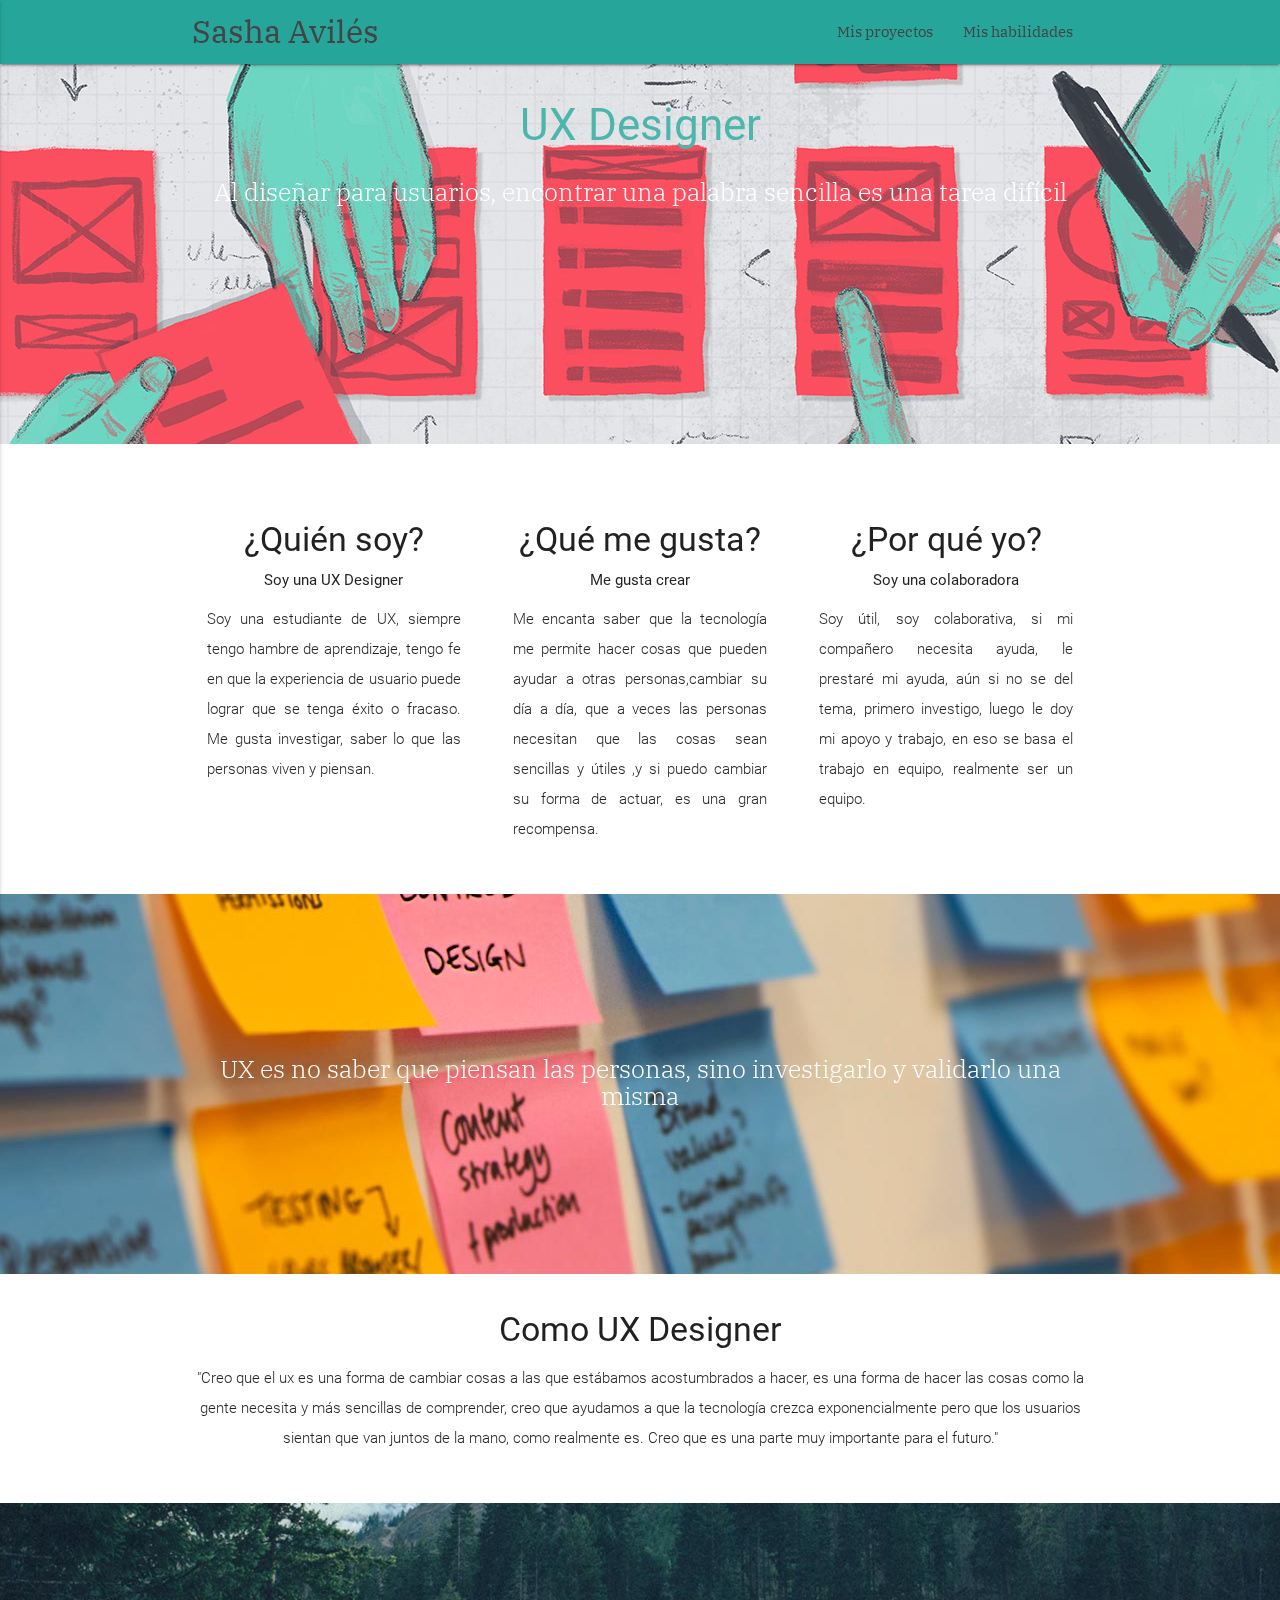
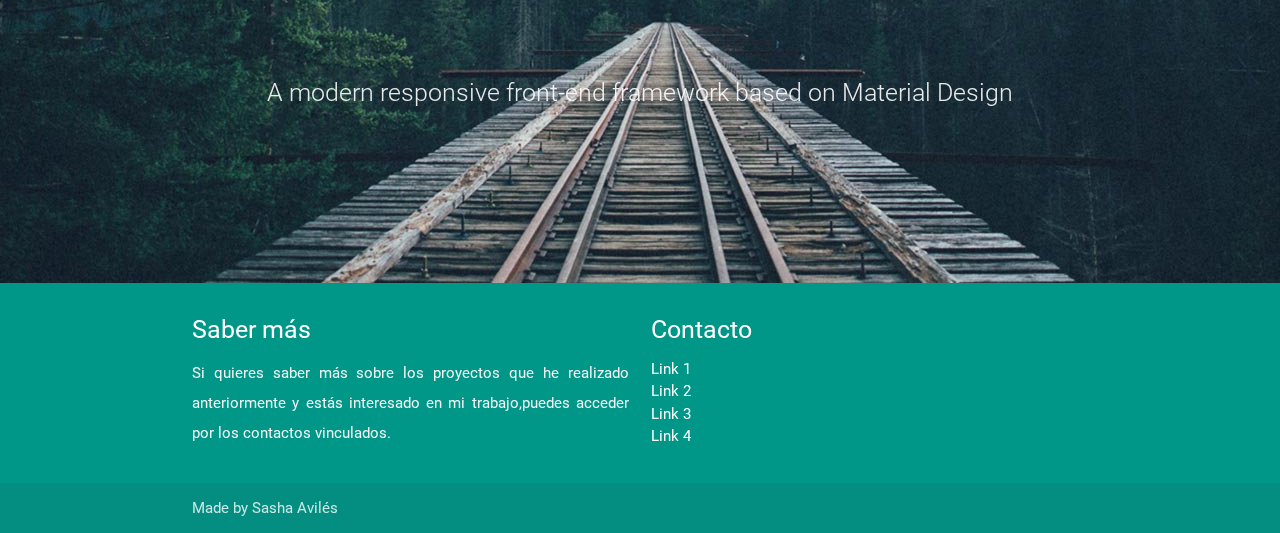
==== portafolio/index.html @ 7ad29411 "subiendo portafolio por modificar" ====
<!DOCTYPE html>
<html lang="en">
<head>
  <meta http-equiv="Content-Type" content="text/html; charset=UTF-8"/>
  <meta name="viewport" content="width=device-width, initial-scale=1"/>
  <title>Sasha Avilés-Portafolio</title>

  <!-- CSS  -->
  <link href="https://fonts.googleapis.com/icon?family=Material+Icons" rel="stylesheet">
  <link href="https://fonts.googleapis.com/css?family=IBM+Plex+Serif" rel="stylesheet">
  <link href="css/materialize.css" type="text/css" rel="stylesheet" media="screen,projection"/>
  <link href="css/style.css" type="text/css" rel="stylesheet" media="screen,projection"/>
</head>
<body>
  <nav class="navegacion" role="navigation">
    <div class="nav-wrapper container">
      <a id="logo-container" href="#" class="brand-logo">Sasha Avilés</a>
      <ul class="right hide-on-med-and-down">
        <li><a href="#">Mis proyectos</a></li>
        <li><a href="#">Mis habilidades</a></li>
      </ul>

      <ul id="nav-mobile" class="side-nav">
        <li><a href="#">Mis proyectos</a></li>
        <li><a href="#">Mis habilidades</a></li>
      </ul>
      <a href="#" data-activates="nav-mobile" class="button-collapse"><i class="material-icons menu">menu</i></a>
    </div>
  </nav>

  <div id="index-banner" class="parallax-container">
    <div class="section no-pad-bot">
      <div class="container">
        <br><br>
        <h3 class="header center teal-text text-lighten-2">UX Designer</h3>
        <div class="row center">
          <h5 class="header col s12 light frase">Al diseñar para usuarios, encontrar una palabra sencilla es una tarea difícil</h5>
        </div>
        <div class="row center">
        </div>
        <br><br>

      </div>
    </div>
    <div class="parallax"><img src="foto-1.png" alt="Imagen principal"></div>
  </div>


  <div class="container">
    <div class="section">

      <!--   Icon Section   -->
      <div class="row">
        <div class="col s12 m4">
          <div class="icon-block">
            <br>
            <br>
            <h4 class="center">¿Quién soy?</h4>
            <h6 class="center">Soy una UX Designer</h6>

            <p class="light parrafo-1">Soy una estudiante de UX, siempre tengo hambre de aprendizaje, tengo fe en que la experiencia de usuario puede lograr que se tenga éxito o fracaso. Me gusta investigar, saber lo que las personas viven y piensan.</p>
          </div>
        </div>

        <div class="col s12 m4">
          <div class="icon-block">
            <br>
            <br>
            <h4 class="center">¿Qué me gusta?</h4>
            <h6 class="center">Me gusta crear</h6>

            <p class="light parrafo-2">Me encanta saber que la tecnología me permite hacer cosas que pueden ayudar a otras personas,cambiar su día a día, que a veces las personas necesitan que las cosas sean sencillas y útiles ,y si puedo cambiar su forma de actuar, es una gran recompensa.</p>
          </div>
        </div>

        <div class="col s12 m4">
          <div class="icon-block">
            <br>
            <br>
            <h4 class="center">¿Por qué yo?</h4>
            <h6 class="center">Soy una colaboradora</h6>

            <p class="light parrafo-3">Soy útil, soy colaborativa, si mi compañero necesita ayuda, le prestaré mi ayuda, aún si no se del tema, primero investigo, luego le doy mi apoyo y trabajo, en eso se basa el trabajo en equipo, realmente ser un equipo.</p>
          </div>
        </div>
      </div>

    </div>
  </div>


  <div class="parallax-container valign-wrapper">
    <div class="section no-pad-bot">
      <div class="container">
        <div class="row center">
          <h5 class="header col s12 light frase-2">UX es no saber que piensan las personas, sino investigarlo y validarlo una misma</h5>
        </div>
      </div>
    </div>
    <div class="parallax"><img src="UX-Post-it.jpg" alt="Imagen de validación"></div>
  </div>

  <div class="container">
    <div class="section">

      <div class="row">
        <div class="col s12 center">
          <h3><i class="mdi-content-send brown-text"></i></h3>
          <h4>Como UX Designer</h4>
          <p class="center light">"Creo que el ux es una forma de cambiar cosas a las que estábamos acostumbrados a hacer, es una forma de hacer las cosas como la gente necesita y más sencillas de comprender, creo que ayudamos a que la tecnología crezca exponencialmente pero que los usuarios sientan que van juntos de la mano, como realmente es. Creo que es una parte muy importante para el futuro."</p>
        </div>
      </div>

    </div>
  </div>


  <div class="parallax-container valign-wrapper">
    <div class="section no-pad-bot">
      <div class="container">
        <div class="row center">
          <h5 class="header col s12 light">A modern responsive front-end framework based on Material Design</h5>
        </div>
      </div>
    </div>
    <div class="parallax"><img src="background3.jpg" alt="Unsplashed background img 3"></div>
  </div>

  <footer class="page-footer teal">
    <div class="container">
      <div class="row">
        <div class="col l6 s12">
          <h5 class="white-text">Saber más</h5>
          <p class="grey-text text-lighten-4 saber-mas">Si quieres saber más sobre los proyectos que he realizado anteriormente y estás interesado en mi trabajo,puedes acceder por los contactos vinculados.</p>


        </div>
        <div class="col l3 s12">
          <h5 class="white-text">Contacto</h5>
          <ul>
            <li><a class="white-text" href="#!">Link 1</a></li>
            <li><a class="white-text" href="#!">Link 2</a></li>
            <li><a class="white-text" href="#!">Link 3</a></li>
            <li><a class="white-text" href="#!">Link 4</a></li>
          </ul>
        </div>
      </div>
    </div>
    <div class="footer-copyright">
      <div class="container">
      <h6>Made by Sasha Avilés</h6>
      </div>
    </div>
  </footer>


  <!--  Scripts-->
  <script src="https://code.jquery.com/jquery-2.1.1.min.js"></script>
  <script src="js/materialize.js"></script>
  <script src="js/init.js"></script>

  </body>
</html>
---- portafolio/css/style.css ----
/* Custom Stylesheet */
/**
 * Use this file to override Materialize files so you can update
 * the core Materialize files in the future
 *
 * Made By MaterializeCSS.com
 */

nav ul a,
nav .brand-logo {
  color: #444;
  font-family: 'IBM Plex Serif', serif;
}
.menu{
  color:#000000;
}

.frase{
  font-family: 'IBM Plex Serif', serif;
  color:#ffffff;
}

.navegacion{
  background-color: #26a69a;
}
.parrafo-1{
  text-align: justify;
}

.parrafo-2{
  text-align: justify;
}

.parrafo-3{
  text-align: justify;
}

.frase-2{
  font-family: 'IBM Plex Serif', serif;
  color:#ffffff;

}

p {
  line-height: 2rem;
}

.button-collapse {
  color: #26a69a;
}

.parallax-container {
  min-height: 380px;
  line-height: 0;
  height: auto;
  color: rgba(255,255,255,.9);
}
  .parallax-container .section {
    width: 100%;
  }

@media only screen and (max-width : 992px) {
  .parallax-container .section {
    position: absolute;
    top: 40%;
  }
  #index-banner .section {
    top: 10%;
  }
}

@media only screen and (max-width : 600px) {
  #index-banner .section {
    top: 0;
  }
}

.icon-block {
  padding: 0 15px;
}
.icon-block .material-icons {
  font-size: inherit;
}

footer.page-footer {
  margin: 0;
}
.saber-mas{
 text-align: justify; 
}
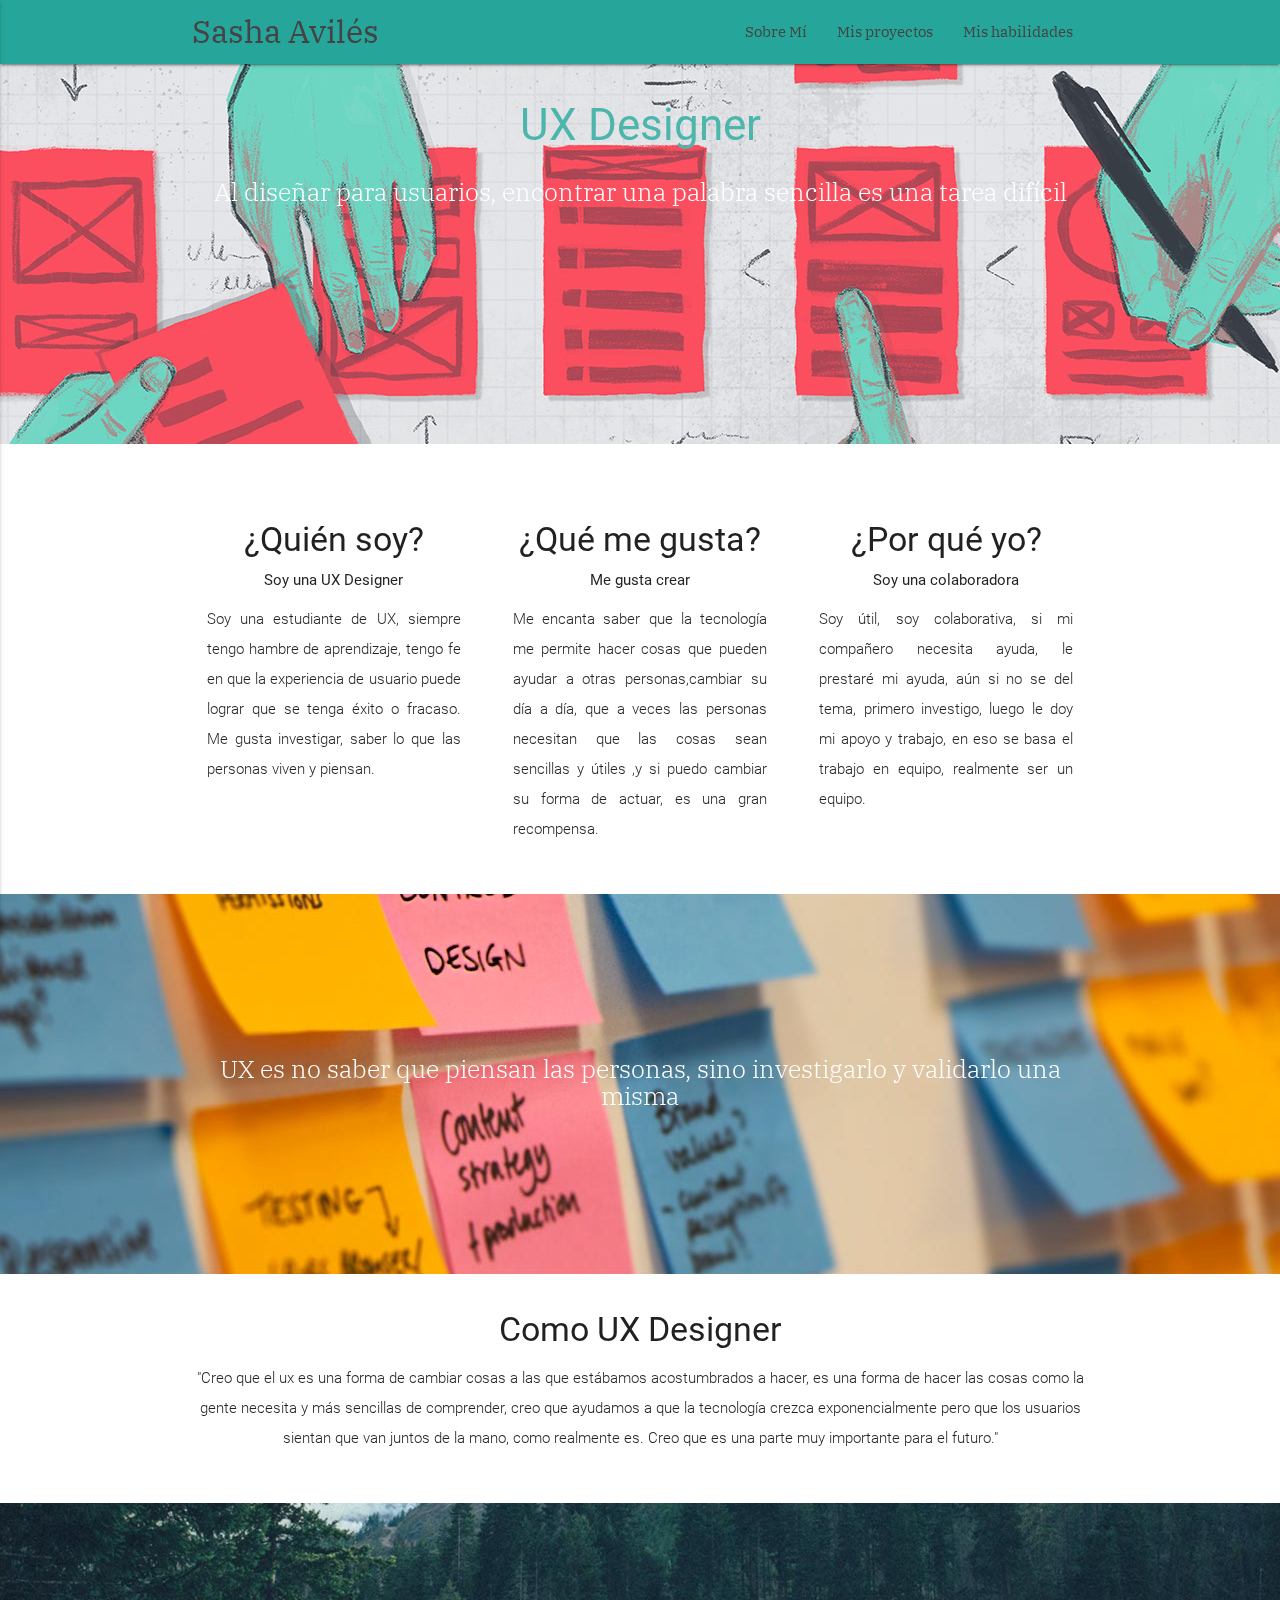
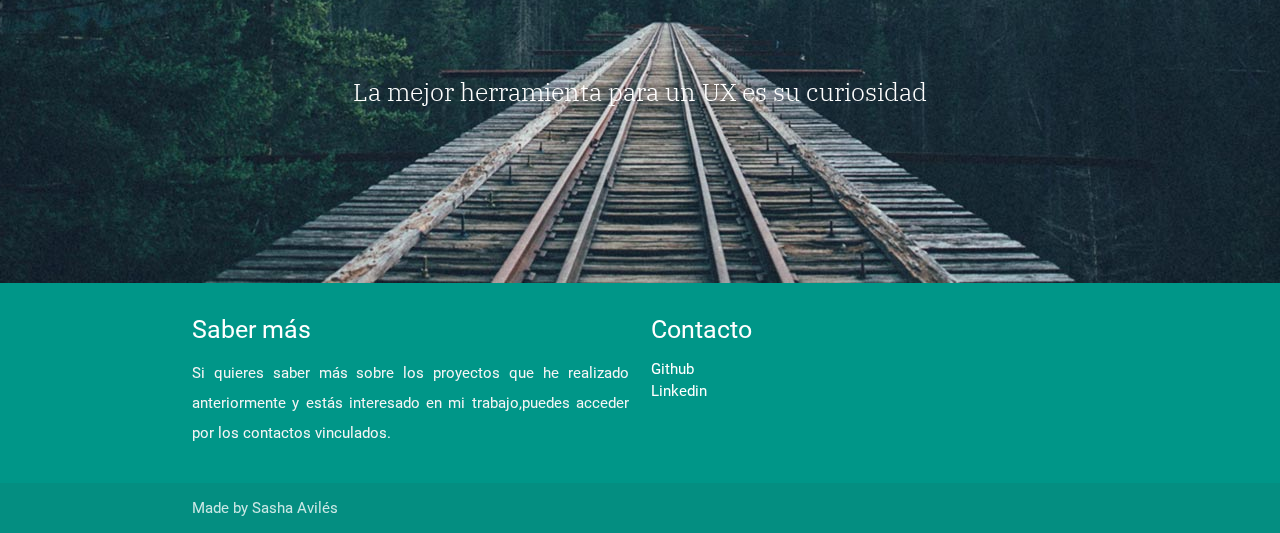
==== commit 9ff7ca8d: "actualizando pagina mis proyectos" ====
--- a/portafolio/index.html
+++ b/portafolio/index.html
@@ -16,12 +16,14 @@
     <div class="nav-wrapper container">
       <a id="logo-container" href="#" class="brand-logo">Sasha Avilés</a>
       <ul class="right hide-on-med-and-down">
-        <li><a href="#">Mis proyectos</a></li>
+        <li><a href="index.html">Sobre Mí</a></li>
+        <li><a href="proyectos.html">Mis proyectos</a></li>
         <li><a href="#">Mis habilidades</a></li>
       </ul>
 
       <ul id="nav-mobile" class="side-nav">
-        <li><a href="#">Mis proyectos</a></li>
+        <li><a href="index.html">Sobre Mí</a></li>
+        <li><a href="proyectos.html">Mis proyectos</a></li>
         <li><a href="#">Mis habilidades</a></li>
       </ul>
       <a href="#" data-activates="nav-mobile" class="button-collapse"><i class="material-icons menu">menu</i></a>
@@ -119,7 +121,7 @@
     <div class="section no-pad-bot">
       <div class="container">
         <div class="row center">
-          <h5 class="header col s12 light">A modern responsive front-end framework based on Material Design</h5>
+          <h5 class="header col s12 light parrafo-4">La mejor herramienta para un UX es su curiosidad</h5>
         </div>
       </div>
     </div>
@@ -135,13 +137,11 @@
 
 
         </div>
-        <div class="col l3 s12">
+        <div class="col l6 s12">
           <h5 class="white-text">Contacto</h5>
           <ul>
-            <li><a class="white-text" href="#!">Link 1</a></li>
-            <li><a class="white-text" href="#!">Link 2</a></li>
-            <li><a class="white-text" href="#!">Link 3</a></li>
-            <li><a class="white-text" href="#!">Link 4</a></li>
+            <li><a class="white-text link-1" href="https://github.com/sashamichelle" target="_blank">Github</a></li>
+            <li><a class="white-text link-2" href="https://www.linkedin.com/in/sasha-aviles-calder%C3%B3n/" target="_blank">Linkedin</a></li>
           </ul>
         </div>
       </div>
--- a/portafolio/css/style.css
+++ b/portafolio/css/style.css
@@ -33,6 +33,11 @@
 
 .parrafo-3{
   text-align: justify;
+}
+
+.parrafo-4{
+  font-family: 'IBM Plex Serif', serif;
+  color:#ffffff;
 }
 
 .frase-2{
@@ -87,4 +92,37 @@
 }
 .saber-mas{
  text-align: justify; 
+}
+
+.nombre{
+  font-family: 'PT Sans Narrow', sans-serif;
+}
+.user-1{
+  width:100%;
+}
+.user-2{
+width: 100%;
+}
+.user-3{
+  width: 100%;
+}
+
+.segunda{
+  width: 100%;
+  background-color: #A5ECD7;
+}
+.quien{
+  width:90%;
+}
+
+.como{
+  width:90%;
+}
+
+.porque{
+  width: 90%;
+}
+
+.escrito{
+  text-align: justify;
 }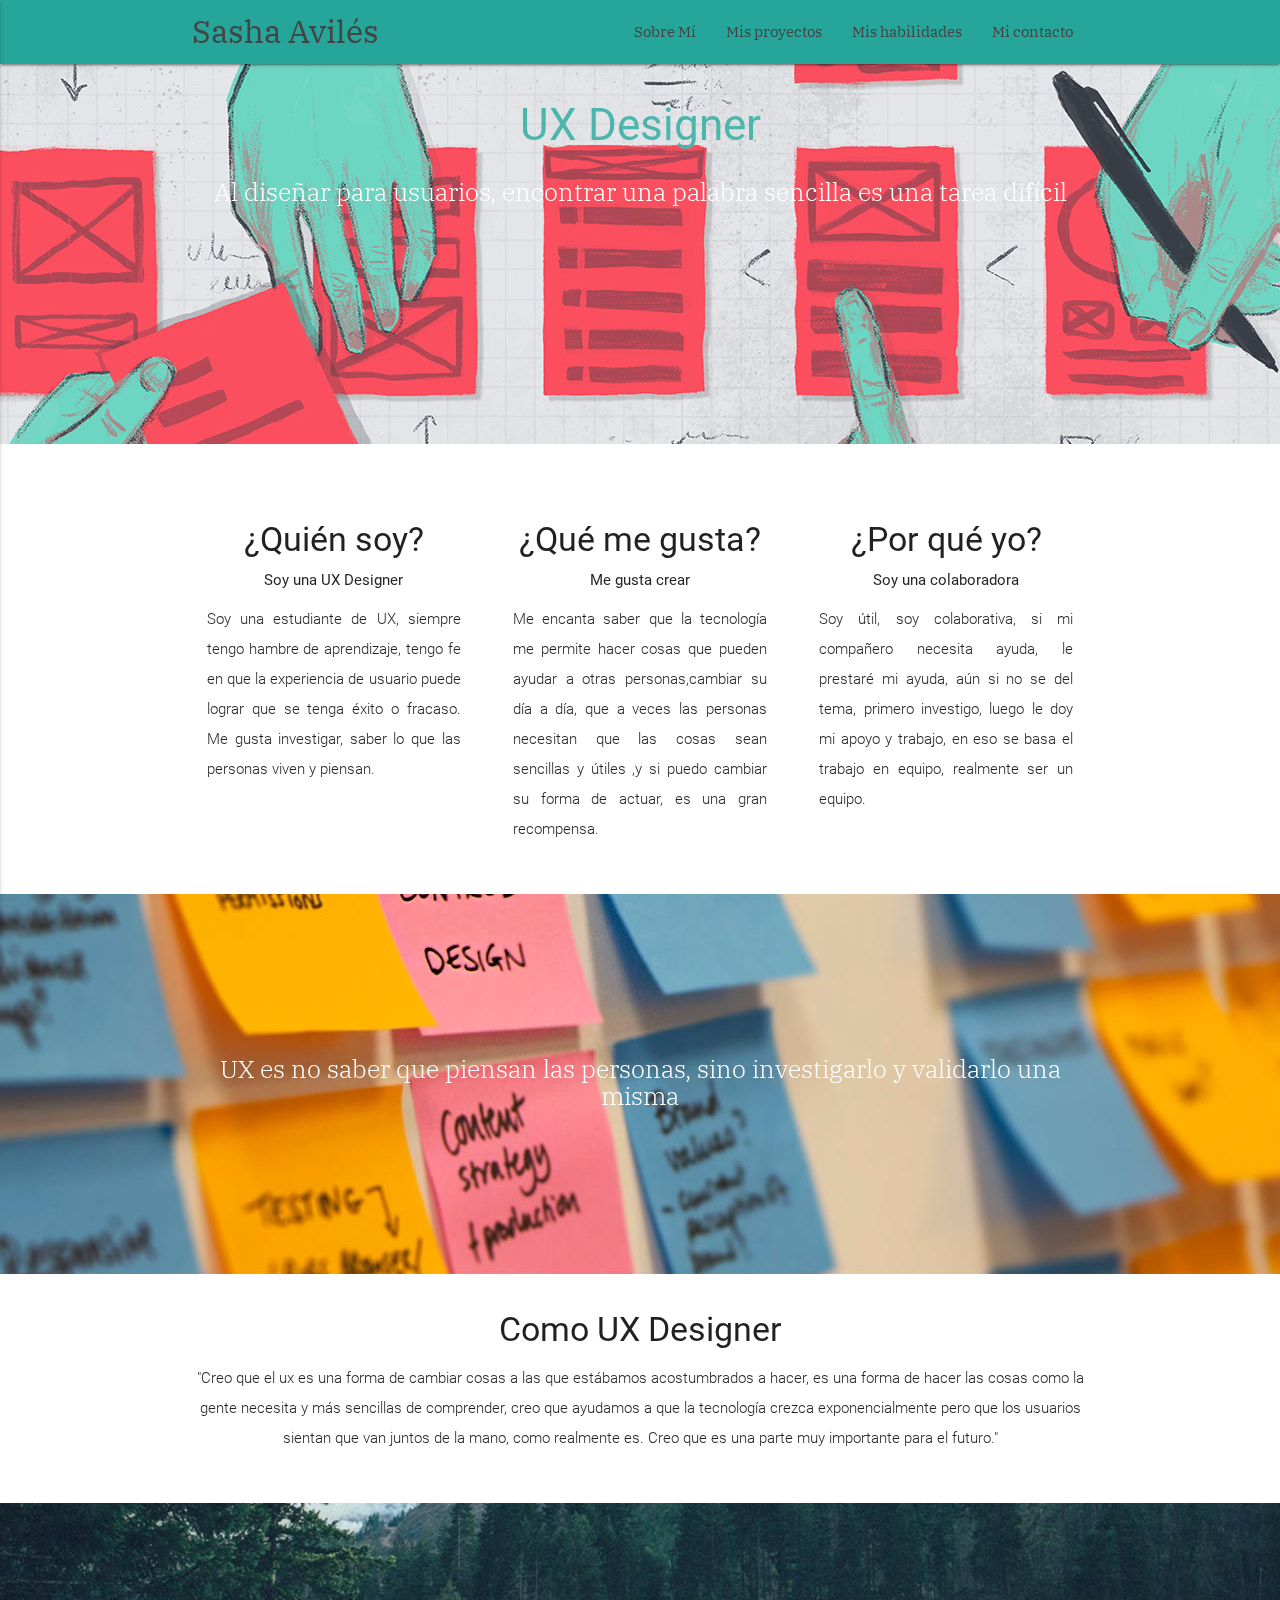
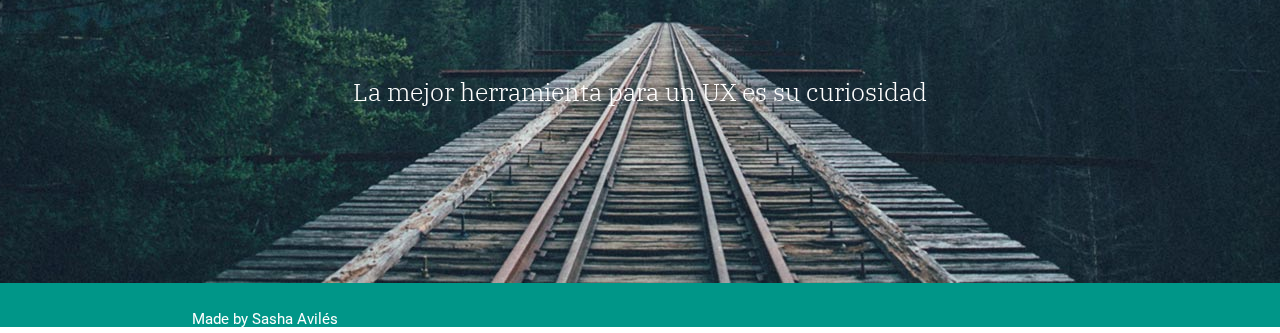
==== commit c5316b85: "subiendo rama" ====
--- a/portafolio/index.html
+++ b/portafolio/index.html
@@ -18,13 +18,15 @@
       <ul class="right hide-on-med-and-down">
         <li><a href="index.html">Sobre Mí</a></li>
         <li><a href="proyectos.html">Mis proyectos</a></li>
-        <li><a href="#">Mis habilidades</a></li>
+        <li><a href="habilidades.html">Mis habilidades</a></li>
+        <li><a href="contacto.html">Mi contacto</a></li>
       </ul>
 
       <ul id="nav-mobile" class="side-nav">
         <li><a href="index.html">Sobre Mí</a></li>
         <li><a href="proyectos.html">Mis proyectos</a></li>
-        <li><a href="#">Mis habilidades</a></li>
+        <li><a href="habilidades.html">Mis habilidades</a></li>
+        <li><a href="contacto.html">Mi contacto</a></li>
       </ul>
       <a href="#" data-activates="nav-mobile" class="button-collapse"><i class="material-icons menu">menu</i></a>
     </div>
@@ -60,7 +62,7 @@
             <h4 class="center">¿Quién soy?</h4>
             <h6 class="center">Soy una UX Designer</h6>
 
-            <p class="light parrafo-1">Soy una estudiante de UX, siempre tengo hambre de aprendizaje, tengo fe en que la experiencia de usuario puede lograr que se tenga éxito o fracaso. Me gusta investigar, saber lo que las personas viven y piensan.</p>
+            <p class="light parrafo-1">Soy  una estudiante de UX, siempre tengo hambre de aprendizaje, tengo fe en que la experiencia de usuario puede lograr que se tenga éxito o fracaso. Me gusta investigar, saber lo que las personas viven y piensan.</p>
           </div>
         </div>
 
@@ -130,26 +132,7 @@
 
   <footer class="page-footer teal">
     <div class="container">
-      <div class="row">
-        <div class="col l6 s12">
-          <h5 class="white-text">Saber más</h5>
-          <p class="grey-text text-lighten-4 saber-mas">Si quieres saber más sobre los proyectos que he realizado anteriormente y estás interesado en mi trabajo,puedes acceder por los contactos vinculados.</p>
-
-
-        </div>
-        <div class="col l6 s12">
-          <h5 class="white-text">Contacto</h5>
-          <ul>
-            <li><a class="white-text link-1" href="https://github.com/sashamichelle" target="_blank">Github</a></li>
-            <li><a class="white-text link-2" href="https://www.linkedin.com/in/sasha-aviles-calder%C3%B3n/" target="_blank">Linkedin</a></li>
-          </ul>
-        </div>
-      </div>
-    </div>
-    <div class="footer-copyright">
-      <div class="container">
       <h6>Made by Sasha Avilés</h6>
-      </div>
     </div>
   </footer>
 
--- a/portafolio/css/style.css
+++ b/portafolio/css/style.css
@@ -125,4 +125,76 @@
 
 .escrito{
   text-align: justify;
-}+}
+
+.todo{
+  color:#333333;
+}
+.imagen-1{
+  width: 100%;
+}
+
+.bajada{
+  text-align: center;
+}
+
+.personas{
+ text-align: justify;
+}
+
+.como{
+  width: 70%;
+  margin-left: 15%;
+}
+
+.tel-1{
+  width: 60%;
+  margin-left: 20%;
+  margin-bottom: 5%;
+}
+.tel-2{
+  width: 60%;
+  margin-left: 20%;
+  margin-bottom: 5%;
+}
+.tel-3{
+  width: 60%;
+  margin-left: 20%;
+  margin-bottom: 5%;
+}
+
+.titulo{
+  color:#333333;
+  text-align: center;
+}
+
+.invision{
+  width: 50%;
+  margin-left: 20%;
+}
+
+.marvel{
+  width: 50%;
+  margin-top: 10%;
+  margin-left: 20%;
+}
+
+.todos{
+  width: 70%;
+  margin-left: 15%;
+}
+.area{
+  height: 70vh;
+}
+.sasha{
+  width: 70%;
+  margin-left: 13%;
+  border-radius:100%;
+  border:1px solid black;
+  margin-bottom: 10%;
+}
+
+.redes{
+  background-color:#ffffff;
+  line-height: 15%;
+}
